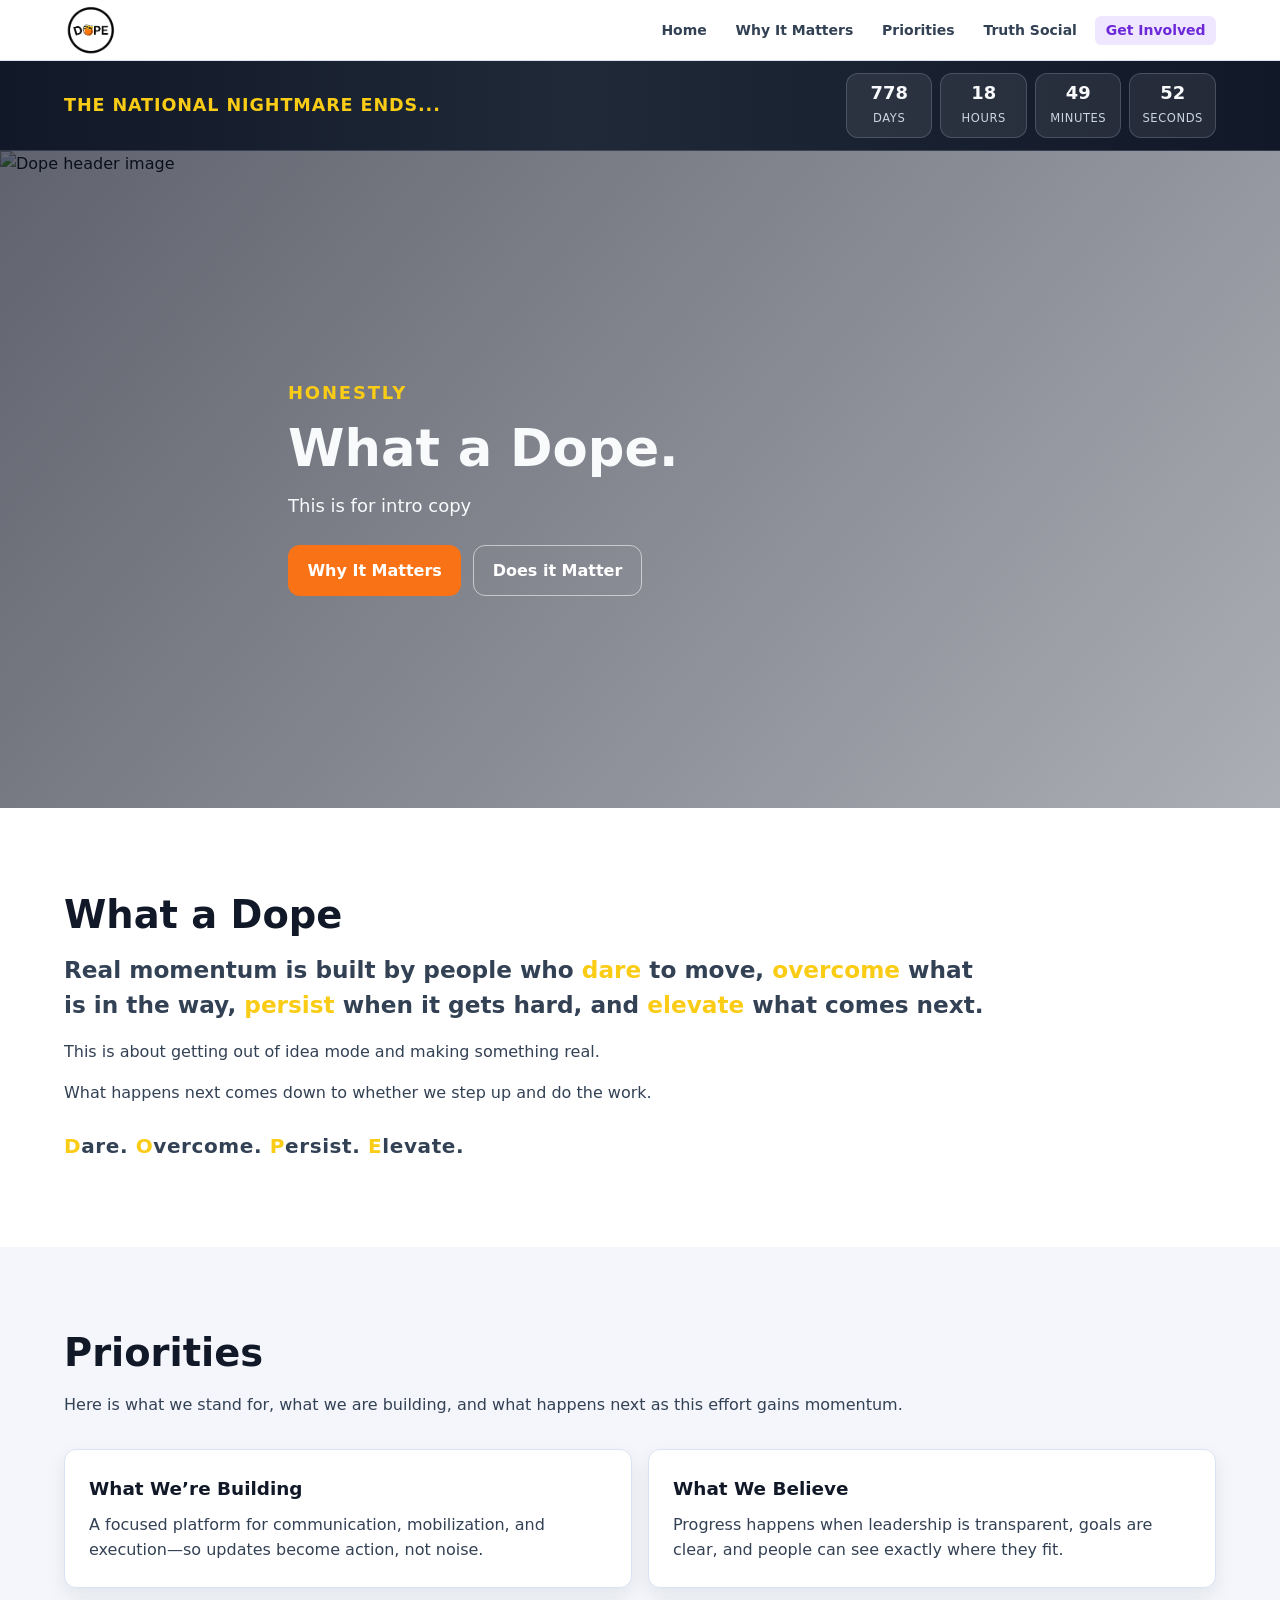
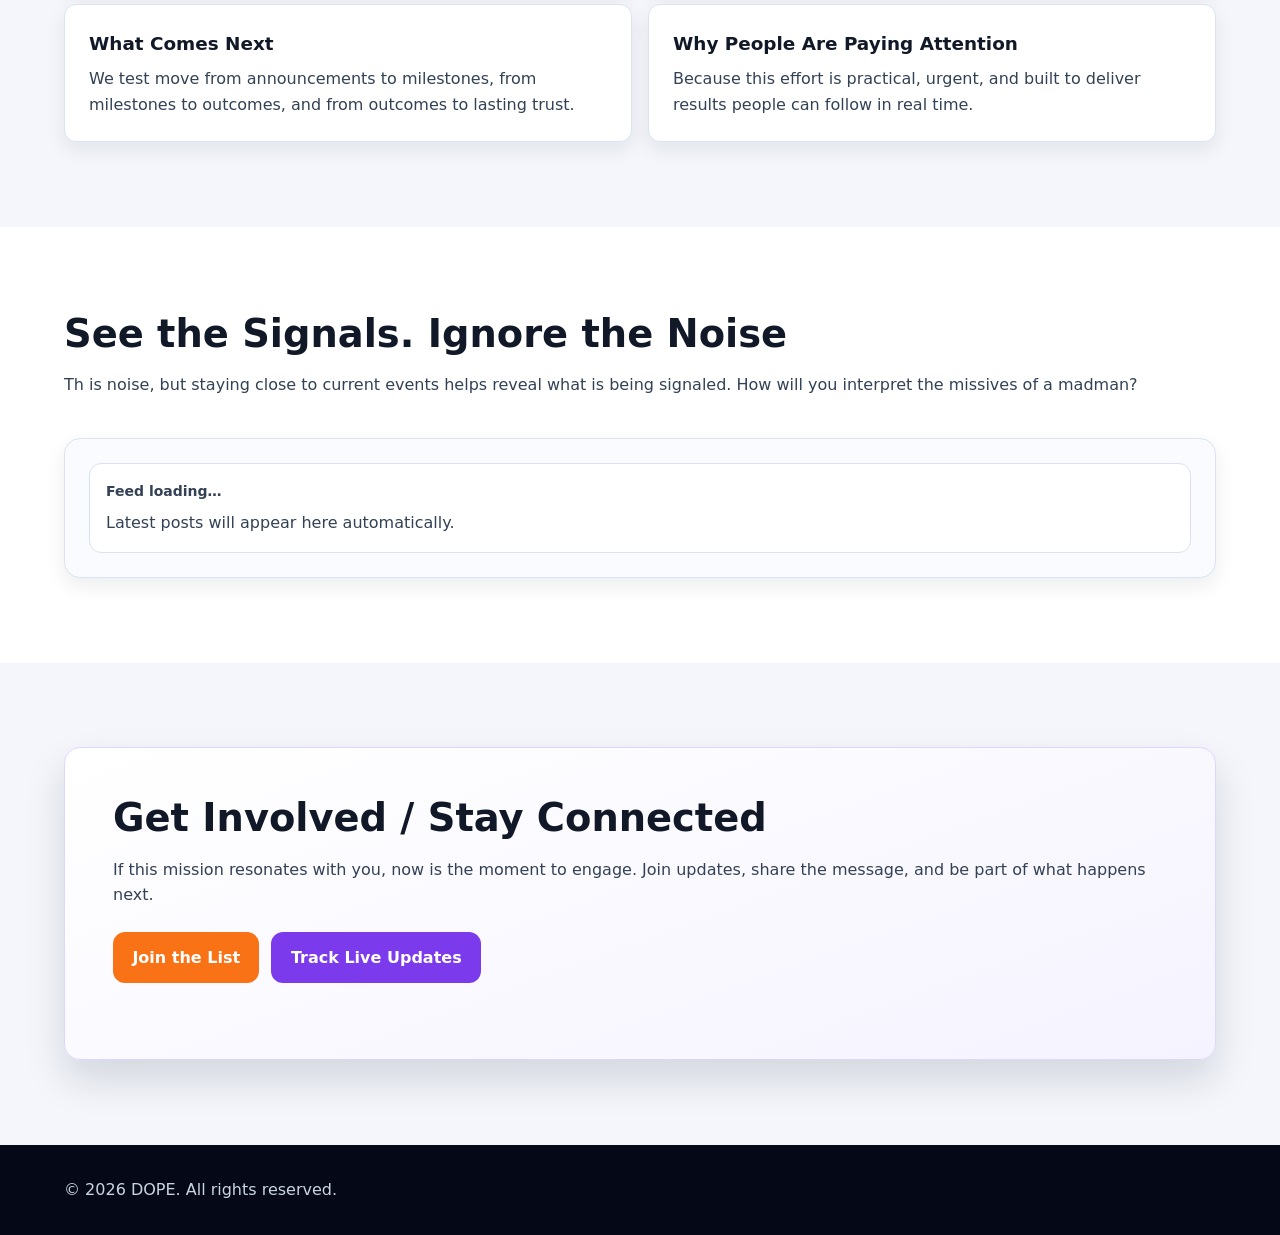
==== index_dev.html @ 160d4f23 "updates to content" ====
<!doctype html>
<html lang="en">
  <head>
    <meta charset="UTF-8" />
    <meta name="viewport" content="width=device-width, initial-scale=1.0" />
    <title>DOPE | Dare. Overcome. Persist. Elevate.</title>
    <meta
      name="description"
      content="Honestly, what a dope!."
    />
    <link rel="stylesheet" href="styles.css" />
    <script defer src="script.js"></script>
  </head>
  <body>
    <a class="skip-link" href="#main-content">Skip to main content</a>

    <header class="site-header" id="home">
      <nav class="top-nav" aria-label="Primary navigation">
        <div class="container nav-inner">
          <a class="logo" href="#home" aria-label="Dope home">
            <img src="assets/images/logo_dope.png" alt="Dope logo" />
          </a>

          <button
            class="nav-toggle"
            type="button"
            aria-expanded="false"
            aria-controls="primary-menu"
            aria-label="Open menu"
          >
            <span class="hamburger" aria-hidden="true"></span>
            <span class="visually-hidden">Menu</span>
          </button>

          <ul class="nav-links" id="primary-menu">
            <li><a class="nav-link" href="#home">Home</a></li>
            <li><a class="nav-link" href="#why-it-matters">Why It Matters</a></li>
            <li><a class="nav-link" href="#priorities">Priorities</a></li>
            <li><a class="nav-link" href="#updates">Truth Social</a></li>
            <li><a class="nav-link" href="#get-involved">Get Involved</a></li>
          </ul>
        </div>
      </nav>
    </header>

    <section class="countdown-bar" aria-label="Initiative countdown">
      <div class="container countdown-inner">
        <p class="countdown-label">The National Nightmare Ends...</p>

        <div class="countdown" id="countdown" role="timer" aria-live="polite">
          <div class="countdown-item"><span id="days">00</span><small>Days</small></div>
          <div class="countdown-item"><span id="hours">00</span><small>Hours</small></div>
          <div class="countdown-item"><span id="minutes">00</span><small>Minutes</small></div>
          <div class="countdown-item"><span id="seconds">00</span><small>Seconds</small></div>
        </div>

        <p class="countdown-expired" id="countdown-expired" hidden>We are live.</p>
      </div>
    </section>

    <section class="hero" aria-labelledby="hero-title">
      <img
        class="hero-image"
        src="assets/images/header image.png"
        alt="Dope header image"
      />
      <div class="hero-overlay" aria-hidden="true"></div>

     <div class="container hero-content reveal">
  <p class="hero-kicker">honestly</p>
  <h1 id="hero-title">What a Dope.</h1>
  <p>
    This is for intro copy
  </p>

  <div class="hero-actions">
    <a class="btn btn-primary" href="#why-it-matters">Why It Matters</a>
    <a class="btn btn-ghost" href="#updates">Does it Matter</a>
  </div>
</div>
    </section>

    <main id="main-content">
     <section
  id="why-it-matters"
  class="content-section section-light reveal"
  aria-labelledby="why-title"
>
  <div class="container section-stack">
    <h2 id="why-title">What a Dope</h2>

    <p class="section-lead">
      Real momentum is built by people who
      <span class="accent-word">dare</span> to move,
      <span class="accent-word">overcome</span> what is in the way,
      <span class="accent-word">persist</span> when it gets hard,
      and <span class="accent-word">elevate</span> what comes next.
    </p>

    <p>
      This is about getting out of idea mode and making something real.
    </p>

    <p>
      What happens next comes down to whether we step up and do the work.
    </p>

    <p class="section-tagline">
      <span class="tag-acronym">D</span>are.
      <span class="tag-acronym">O</span>vercome.
      <span class="tag-acronym">P</span>ersist.
      <span class="tag-acronym">E</span>levate.
    </p>
  </div>
</section>

      <section id="priorities" class="content-section section-alt reveal" aria-labelledby="priorities-title">
        <div class="container section-stack">
          <h2 id="priorities-title">Priorities</h2>
          <p>
            Here is what we stand for, what we are building, and what happens next as this effort
            gains momentum.
          </p>

          <div class="cards-grid">
            <article class="card">
              <h3>What We’re Building</h3>
              <p>
                A focused platform for communication, mobilization, and execution—so updates become
                action, not noise.
              </p>
            </article>

            <article class="card">
              <h3>What We Believe</h3>
              <p>
                Progress happens when leadership is transparent, goals are clear, and people can see
                exactly where they fit.
              </p>
            </article>

            <article class="card">
              <h3>What Comes Next</h3>
              <p>
                We test move from announcements to milestones, from milestones to outcomes, and from
                outcomes to lasting trust.
              </p>
            </article>

            <article class="card">
              <h3>Why People Are Paying Attention</h3>
              <p>
                Because this effort is practical, urgent, and built to deliver results people can
                follow in real time.
              </p>
            </article>
          </div>
        </div>
      </section>

      <section id="updates" class="content-section section-light reveal" aria-labelledby="updates-title">
        <div class="container section-stack">
          <h2 id="updates-title">See the Signals. Ignore the Noise</h2>
          <p>
            Th is noise, but staying close to current events helps reveal what is being signaled. How will you interpret the missives of a madman?
          </p>

         

          <div
            class="feed-panel"
            id="truth-feed"
            data-feed-url="/api/feed"
            aria-label="Truth Social updates feed"
          >
            <article class="feed-post">
              <p class="feed-date">Feed loading…</p>
              <p>Latest posts will appear here automatically.</p>
            </article>
          </div>
        </div>
      </section>

      <section
        id="get-involved"
        class="content-section section-alt reveal"
        aria-labelledby="involved-title"
      >
        <div class="container section-stack cta-panel">
          <h2 id="involved-title">Get Involved / Stay Connected</h2>
          <p>
            If this mission resonates with you, now is the moment to engage. Join updates, share the
            message, and be part of what happens next.
          </p>

          <div class="cta-actions">
            <a class="btn btn-primary">Join the List</a>
            <a class="btn btn-secondary" >Track Live Updates</a>
          </div>

          <div class="contact-grid" aria-label="Contact information">
         
          </div>
        </div>
      </section>
    </main>

    <footer class="site-footer">
      <div class="container footer-inner">
        <div>
          <p>© <span id="year"></span> DOPE. All rights reserved.</p>
                  </div>

       
      </div>
    </footer>
  </body>
</html>
---- styles.css ----
:root {
  /* Core palette (bold, modern, non-political) */
  --color-bg: #0b1020;
  --color-surface: #ffffff;
  --color-surface-alt: #f4f6fb;
  --color-text: #111827;
  --color-text-muted: #334155;
  --color-dark: #050816;
  --color-primary: #7c3aed;
  --color-primary-dark: #6d28d9;
  --color-secondary: #f97316;
  --color-secondary-dark: #ea580c;
  --color-border: #dbe3f3;
  --color-focus: #22d3ee;
  --color-countdown-bg: #111827;
  --color-countdown-text: #f8fafc;
  --color-hero-overlay: rgba(5, 8, 22, 0.62);

  /* Typography */
  --font-family-base: Inter, system-ui, -apple-system, Segoe UI, Roboto, Helvetica, Arial, sans-serif;
  --font-size-100: 0.875rem;
  --font-size-200: 1rem;
  --font-size-300: 1.125rem;
  --font-size-400: clamp(1.7rem, 4.5vw, 3.2rem);

  /* Spacing */
  --space-1: 0.25rem;
  --space-2: 0.5rem;
  --space-3: 0.75rem;
  --space-4: 1rem;
  --space-5: 1.5rem;
  --space-6: 2rem;
  --space-7: 3rem;
  --space-8: 4rem;

  /* Radius + shadows + layout */
  --radius-sm: 0.4rem;
  --radius-md: 0.75rem;
  --radius-lg: 1rem;
  --shadow-sm: 0 8px 20px rgba(15, 23, 42, 0.08);
  --shadow-md: 0 20px 40px rgba(15, 23, 42, 0.14);
  --container-max: 72rem;
  --nav-height: 3.75rem;

  /* Breakpoint references */
  --bp-tablet: 48rem;
  --bp-desktop: 64rem;
}

/* Base reset */
*,
*::before,
*::after {
  box-sizing: border-box;
}

html {
  scroll-behavior: smooth;
}

@media (prefers-reduced-motion: reduce) {
  html {
    scroll-behavior: auto;
  }

  *,
  *::before,
  *::after {
    animation-duration: 0.01ms !important;
    animation-iteration-count: 1 !important;
    transition-duration: 0.01ms !important;
  }
}

body {
  margin: 0;
  font-family: var(--font-family-base);
  font-size: var(--font-size-200);
  line-height: 1.6;
  color: var(--color-text);
  background: var(--color-surface-alt);
}

h1,
h2,
h3,
p {
  margin: 0;
}

a {
  color: inherit;
  text-decoration: none;
}

img {
  display: block;
  max-width: 100%;
}

:focus-visible {
  outline: 3px solid var(--color-focus);
  outline-offset: 2px;
}

/* Utilities */
.container {
  width: min(100% - 2rem, var(--container-max));
  margin-inline: auto;
}

.section-stack {
  display: grid;
  gap: var(--space-4);
}

.visually-hidden {
  position: absolute;
  width: 1px;
  height: 1px;
  padding: 0;
  margin: -1px;
  overflow: hidden;
  clip: rect(0, 0, 0, 0);
  border: 0;
}

.skip-link {
  position: absolute;
  top: -3rem;
  left: var(--space-4);
  background: var(--color-dark);
  color: #fff;
  padding: var(--space-2) var(--space-4);
  border-radius: var(--radius-sm);
  z-index: 5000;
}

.skip-link:focus-visible {
  top: var(--space-3);
}

/* Sticky nav */
.top-nav {
  position: sticky;
  top: 0;
  z-index: 3000;
  min-height: var(--nav-height);
  background: rgba(255, 255, 255, 0.95);
  backdrop-filter: blur(10px);
  border-bottom: 1px solid var(--color-border);
}

.nav-inner {
  min-height: var(--nav-height);
  display: flex;
  align-items: center;
  justify-content: space-between;
  gap: 0.75rem;
}

.logo img {
  max-width: 165px;
  max-height: 54px;
  width: auto;
  height: auto;
}

.nav-links {
  list-style: none;
  margin: 0;
  padding: 0;
  display: flex;
  gap: var(--space-2);
}

.nav-link {
  font-weight: 700;
  font-size: var(--font-size-100);
  color: var(--color-text-muted);
  padding: 0.4rem 0.65rem;
  border-radius: var(--radius-sm);
  transition: background-color 160ms ease, color 160ms ease;
}

.nav-link:hover,
.nav-link:focus-visible,
.nav-link.active {
  background: #eee7ff;
  color: var(--color-primary-dark);
}

.nav-toggle {
  display: none;
  width: 2.5rem;
  aspect-ratio: 1;
  border: 1px solid var(--color-border);
  border-radius: var(--radius-sm);
  background: #fff;
  color: var(--color-text);
  align-items: center;
  justify-content: center;
}

.hamburger,
.hamburger::before,
.hamburger::after {
  width: 1.1rem;
  height: 2px;
  border-radius: 999px;
  background: currentColor;
  display: block;
  position: relative;
}

.hamburger::before,
.hamburger::after {
  content: "";
  position: absolute;
  left: 0;
}

.hamburger::before {
  top: -0.35rem;
}

.hamburger::after {
  top: 0.35rem;
}

/* Countdown bar */
.countdown-bar {
  background: linear-gradient(90deg, #111827 0%, #1f2937 45%, #111827 100%);
  color: var(--color-countdown-text);
  border-bottom: 1px solid rgba(148, 163, 184, 0.25);
}

.countdown-inner {
  min-height: 4rem;
  display: flex;
  align-items: center;
  justify-content: space-between;
  gap: var(--space-4);
  padding-block: var(--space-3);
}

.countdown-label {
  font-weight: 800;
  text-transform: uppercase;
  letter-spacing: 0.05em;
  font-size: 1.1rem;
  color: #facc15;
}

.countdown {
  display: grid;
  grid-template-columns: repeat(4, minmax(4rem, 1fr));
  gap: var(--space-2);
}

.countdown-item {
  text-align: center;
  padding: var(--space-2) var(--space-3);
  border-radius: var(--radius-md);
  border: 1px solid rgba(148, 163, 184, 0.3);
  background: rgba(255, 255, 255, 0.08);
}

.countdown-item span {
  display: block;
  font-weight: 800;
  font-size: 1.12rem;
  line-height: 1.2;
}

.countdown-item small {
  font-size: 0.72rem;
  text-transform: uppercase;
  letter-spacing: 0.05em;
  color: #cbd5e1;
}

.countdown-expired {
  margin-left: auto;
  font-weight: 700;
  color: #86efac;
}

/* Hero */
.hero {
  position: relative;
  min-height: clamp(24rem, 73vh, 42rem);
  display: grid;
  align-items: center;
}

.hero-image,
.hero-overlay {
  position: absolute;
  inset: 0;
}

.hero-image {
  width: 100%;
  height: 100%;
  object-fit: cover;
}

.hero-overlay {
  background: linear-gradient(130deg, var(--color-hero-overlay), rgba(5, 8, 22, 0.3));
}

.hero-content {
  position: relative;
  z-index: 1;
  max-width: 44rem;
  color: #f8fafc;
  padding-block: clamp(var(--space-7), 9vw, 5.8rem);
}

.hero-kicker {
  font-size: var(--font-size-100);
  text-transform: uppercase;
  letter-spacing: 0.1em;
  font-weight: 700;
  margin-bottom: var(--space-3);
  color: #facc15;
}

.hero h1 {
  font-size: var(--font-size-400);
  line-height: 1.1;
}

.hero p {
  margin-top: var(--space-4);
  font-size: var(--font-size-300);
  max-width: 38rem;
}

.hero-actions {
  margin-top: var(--space-5);
  display: flex;
  flex-wrap: wrap;
  gap: var(--space-3);
}

/* Buttons */
.btn {
  display: inline-flex;
  align-items: center;
  justify-content: center;
  border: 1px solid transparent;
  border-radius: var(--radius-md);
  padding: 0.75rem 1.15rem;
  font-weight: 700;
  transition: transform 120ms ease, background-color 150ms ease, color 150ms ease, border-color 150ms ease;
}

.btn:hover,
.btn:focus-visible {
  transform: translateY(-1px);
}

.btn-primary {
  background: var(--color-secondary);
  color: #fff;
}

.btn-primary:hover,
.btn-primary:focus-visible {
  background: var(--color-secondary-dark);
}

.btn-secondary {
  background: var(--color-primary);
  color: #fff;
}

.btn-secondary:hover,
.btn-secondary:focus-visible {
  background: var(--color-primary-dark);
}

.btn-ghost {
  background: transparent;
  border-color: rgba(255, 255, 255, 0.55);
  color: #fff;
}

.btn-ghost:hover,
.btn-ghost:focus-visible {
  border-color: #fff;
  background: rgba(255, 255, 255, 0.14);
}

/* Sections */
.content-section {
  padding-block: clamp(var(--space-7), 8vw, 5.3rem);
  scroll-margin-top: calc(var(--nav-height) + 4.5rem);
}

.section-light {
  background: var(--color-surface);
}

.section-alt {
  background: var(--color-surface-alt);
}

h2 {
  font-size: clamp(1.5rem, 3.2vw, 2.4rem);
  line-height: 1.15;
}

.content-section p {
  color: var(--color-text-muted);
}

.section-lead {
  font-size: clamp(1.15rem, 2.2vw, 1.45rem);
  line-height: 1.5;
  font-weight: 600;
  color: var(--color-text);
  max-width: 58rem;
}

.accent-word {
  color: #facc15;
  font-weight: 600;
}

.section-tagline {
  margin-top: var(--space-2);
  font-size: clamp(1.05rem, 2vw, 1.25rem);
  font-weight: 700;
  letter-spacing: 0.03em;
  color: var(--color-text);
}

.tag-acronym {
  color: #facc15;
  font-weight: 900;
}



.cards-grid {
  margin-top: var(--space-4);
  display: grid;
  grid-template-columns: repeat(2, minmax(0, 1fr));
  gap: var(--space-4);
}

.card {
  background: #fff;
  border: 1px solid var(--color-border);
  border-radius: var(--radius-md);
  padding: var(--space-5);
  box-shadow: var(--shadow-sm);
}

.card h3 {
  margin-bottom: var(--space-2);
  font-size: 1.15rem;
}

/* Updates center / Truth Social */
.feed-note {
  margin-top: var(--space-4);
  color: #334155;
  font-size: var(--font-size-200);
}

.feed-panel {
  margin-top: var(--space-5);
  display: grid;
  gap: var(--space-4);
  background: #f9fbff;
  border: 1px solid var(--color-border);
  border-radius: var(--radius-lg);
  padding: var(--space-5);
  box-shadow: var(--shadow-sm);
}

.feed-post {
  background: #fff;
  border: 1px solid #d8e2f3;
  border-radius: var(--radius-md);
  padding: var(--space-4);
}

.feed-date {
  font-size: var(--font-size-100);
  color: #475569;
  font-weight: 700;
  margin-bottom: var(--space-2);
}

.feed-link {
  display: inline-block;
  margin-top: var(--space-3);
  color: var(--color-primary-dark);
  font-weight: 700;
}

.feed-link:hover,
.feed-link:focus-visible {
  color: var(--color-primary);
  text-decoration: underline;
}

.truth-follow-wrap {
  margin-top: var(--space-4);
}

/* CTA panel */
.cta-panel {
  background: linear-gradient(160deg, #ffffff 0%, #f5f3ff 100%);
  border: 1px solid #ddd6fe;
  border-radius: var(--radius-lg);
  padding: clamp(var(--space-5), 5vw, var(--space-7));
  box-shadow: var(--shadow-md);
}

.cta-actions {
  display: flex;
  flex-wrap: wrap;
  gap: var(--space-3);
  margin-top: var(--space-2);
}

.contact-grid {
  margin-top: var(--space-3);
  display: grid;
  gap: var(--space-3);
  grid-template-columns: repeat(3, minmax(0, 1fr));
}

/* Footer */
.site-footer {
  background: var(--color-dark);
  color: #cbd5e1;
  padding-block: var(--space-6);
}

.footer-inner {
  display: flex;
  align-items: flex-start;
  justify-content: space-between;
  gap: var(--space-6);
  flex-wrap: wrap;
}

.footer-contact {
  margin-top: var(--space-2);
  color: #94a3b8;
}

.footer-nav {
  margin: 0;
  padding: 0;
  list-style: none;
  display: flex;
  flex-wrap: wrap;
  gap: var(--space-2);
}

.footer-nav a {
  display: inline-block;
  padding: var(--space-2) var(--space-3);
  border-radius: var(--radius-sm);
  color: #dbeafe;
}

.footer-nav a:hover,
.footer-nav a:focus-visible {
  background: rgba(255, 255, 255, 0.08);
  color: #fff;
}

/* Subtle reveal animation */
.reveal {
  opacity: 0;
  transform: translateY(10px);
  transition: opacity 420ms ease-out, transform 420ms ease-out;
}

.reveal.visible {
  opacity: 1;
  transform: translateY(0);
}

/* Responsive rules */
@media (max-width: 64rem) {
  .contact-grid {
    grid-template-columns: 1fr 1fr;
  }
}

@media (max-width: 48rem) {
  .nav-toggle {
    display: inline-flex;
  }

  .nav-links {
    position: absolute;
    top: var(--nav-height);
    left: 0;
    right: 0;
    display: none;
    flex-direction: column;
    gap: var(--space-2);
    padding: var(--space-4);
    background: rgba(255, 255, 255, 0.98);
    border-bottom: 1px solid var(--color-border);
  }

  .nav-links.open {
    display: flex;
  }

  .countdown-inner {
    flex-direction: column;
    align-items: flex-start;
  }

  .countdown {
    width: 100%;
    grid-template-columns: repeat(2, minmax(0, 1fr));
  }

  .countdown-expired {
    margin-left: 0;
  }

  .cards-grid,
  .contact-grid {
    grid-template-columns: 1fr;
  }

  .hero p {
    font-size: var(--font-size-200);
  }
}
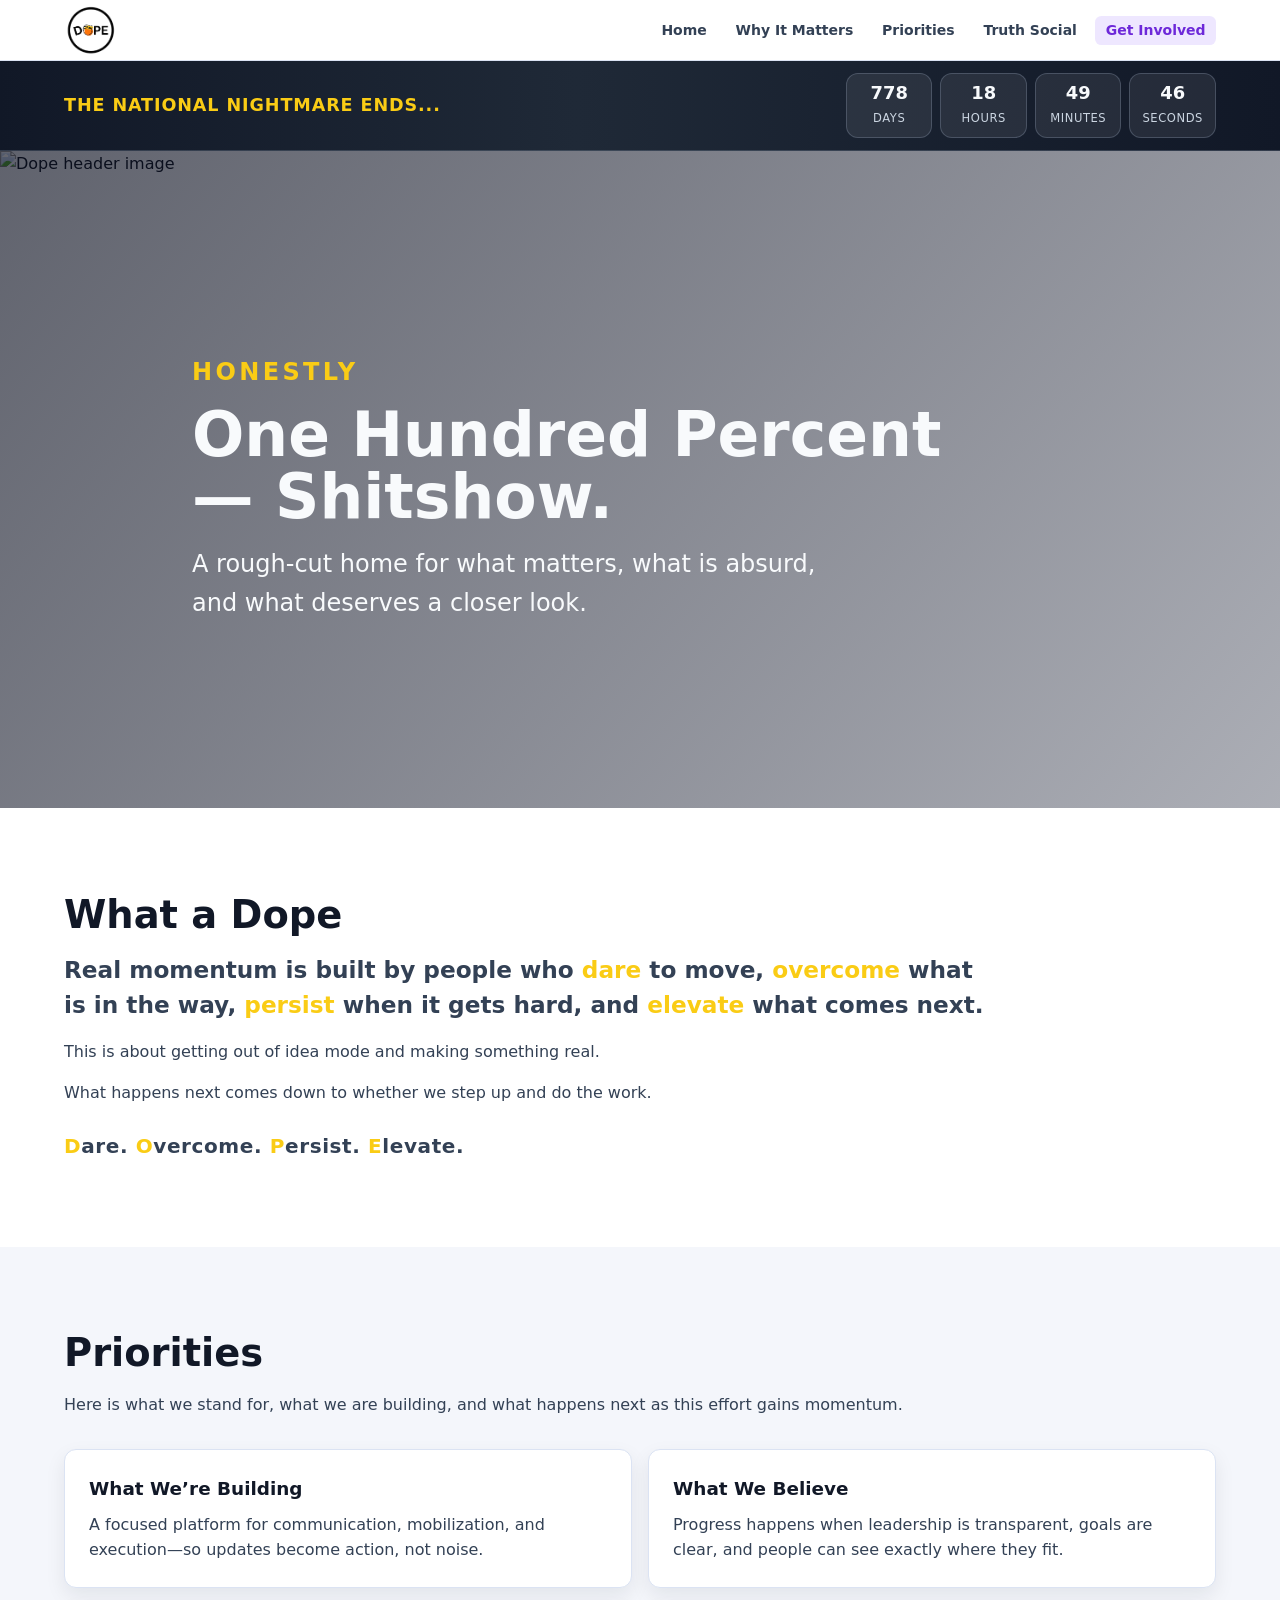
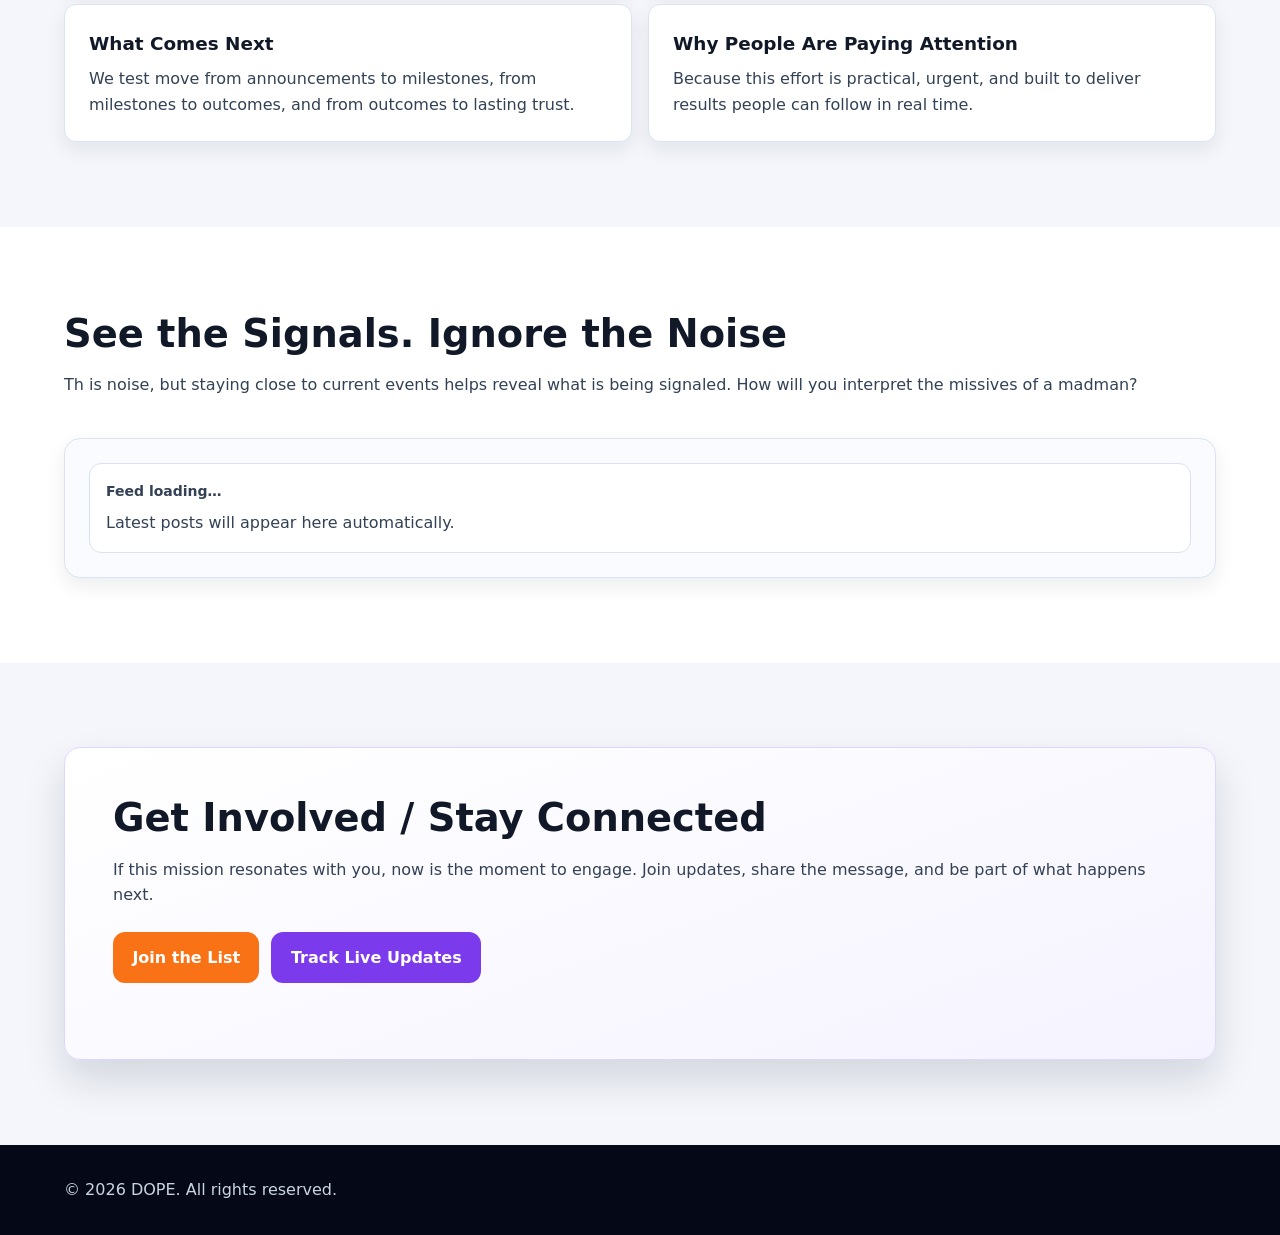
==== commit b3a825ec: "adjust" ====
--- a/index_dev.html
+++ b/index_dev.html
@@ -68,15 +68,13 @@
 
      <div class="container hero-content reveal">
   <p class="hero-kicker">honestly</p>
-  <h1 id="hero-title">What a Dope.</h1>
+  <h1 id="hero-title">
+    <span class="hero-title-line">One Hundred Percent</span>
+    <span class="hero-title-line">&mdash; Shitshow.</span>
+  </h1>
   <p>
-    This is for intro copy
+    A rough-cut home for what matters, what is absurd, and what deserves a closer look.
   </p>
-
-  <div class="hero-actions">
-    <a class="btn btn-primary" href="#why-it-matters">Why It Matters</a>
-    <a class="btn btn-ghost" href="#updates">Does it Matter</a>
-  </div>
 </div>
     </section>
 
@@ -215,4 +213,4 @@
       </div>
     </footer>
   </body>
-</html>+</html>
--- a/styles.css
+++ b/styles.css
@@ -22,6 +22,10 @@
   --font-size-200: 1rem;
   --font-size-300: 1.125rem;
   --font-size-400: clamp(1.7rem, 4.5vw, 3.2rem);
+  --font-size-hero-kicker: clamp(1rem, 0.8rem + 0.7vw, 1.2rem);
+  --font-size-hero-heading: clamp(2.35rem, 1.45rem + 3vw, 4.15rem);
+  --font-size-hero-body: clamp(1.2rem, 1rem + 0.8vw, 1.5rem);
+  --font-size-hero-button: clamp(1rem, 1.4vw, 1.1rem);
 
   /* Spacing */
   --space-1: 0.25rem;
@@ -313,29 +317,38 @@
 .hero-content {
   position: relative;
   z-index: 1;
-  max-width: 44rem;
+  max-width: 56rem;
   color: #f8fafc;
   padding-block: clamp(var(--space-7), 9vw, 5.8rem);
 }
 
 .hero-kicker {
-  font-size: var(--font-size-100);
+  font-size: var(--font-size-hero-kicker);
   text-transform: uppercase;
-  letter-spacing: 0.1em;
+  letter-spacing: 0.14em;
   font-weight: 700;
   margin-bottom: var(--space-3);
   color: #facc15;
 }
 
 .hero h1 {
-  font-size: var(--font-size-400);
-  line-height: 1.1;
+  font-size: var(--font-size-hero-heading);
+  line-height: 1.02;
+  max-width: none;
+  text-wrap: initial;
+}
+
+.hero-title-line {
+  display: block;
+  width: fit-content;
+  max-width: 100%;
+  white-space: nowrap;
 }
 
 .hero p {
   margin-top: var(--space-4);
-  font-size: var(--font-size-300);
-  max-width: 38rem;
+  font-size: var(--font-size-hero-body);
+  max-width: 42rem;
 }
 
 .hero-actions {
@@ -357,6 +370,10 @@
   transition: transform 120ms ease, background-color 150ms ease, color 150ms ease, border-color 150ms ease;
 }
 
+.hero .btn {
+  font-size: var(--font-size-hero-button);
+}
+
 .btn:hover,
 .btn:focus-visible {
   transform: translateY(-1px);
@@ -488,6 +505,12 @@
   border: 1px solid #d8e2f3;
   border-radius: var(--radius-md);
   padding: var(--space-4);
+  min-width: 0;
+}
+
+.feed-post p {
+  overflow-wrap: anywhere;
+  word-break: break-word;
 }
 
 .feed-date {
@@ -640,6 +663,32 @@
   }
 
   .hero p {
-    font-size: var(--font-size-200);
-  }
-}+    font-size: clamp(1.08rem, 4.6vw, 1.3rem);
+  }
+
+  .hero-kicker {
+    font-size: clamp(0.95rem, 3.5vw, 1.05rem);
+  }
+
+  .hero h1 {
+    font-size: clamp(2.15rem, 7.4vw, 3.05rem);
+  }
+
+  .hero-title-line {
+    white-space: normal;
+  }
+
+  .hero .btn {
+    font-size: 1rem;
+  }
+}
+
+@media (max-width: 30rem) {
+  .feed-panel {
+    padding: var(--space-4);
+  }
+
+  .feed-post {
+    padding: var(--space-3);
+  }
+}
